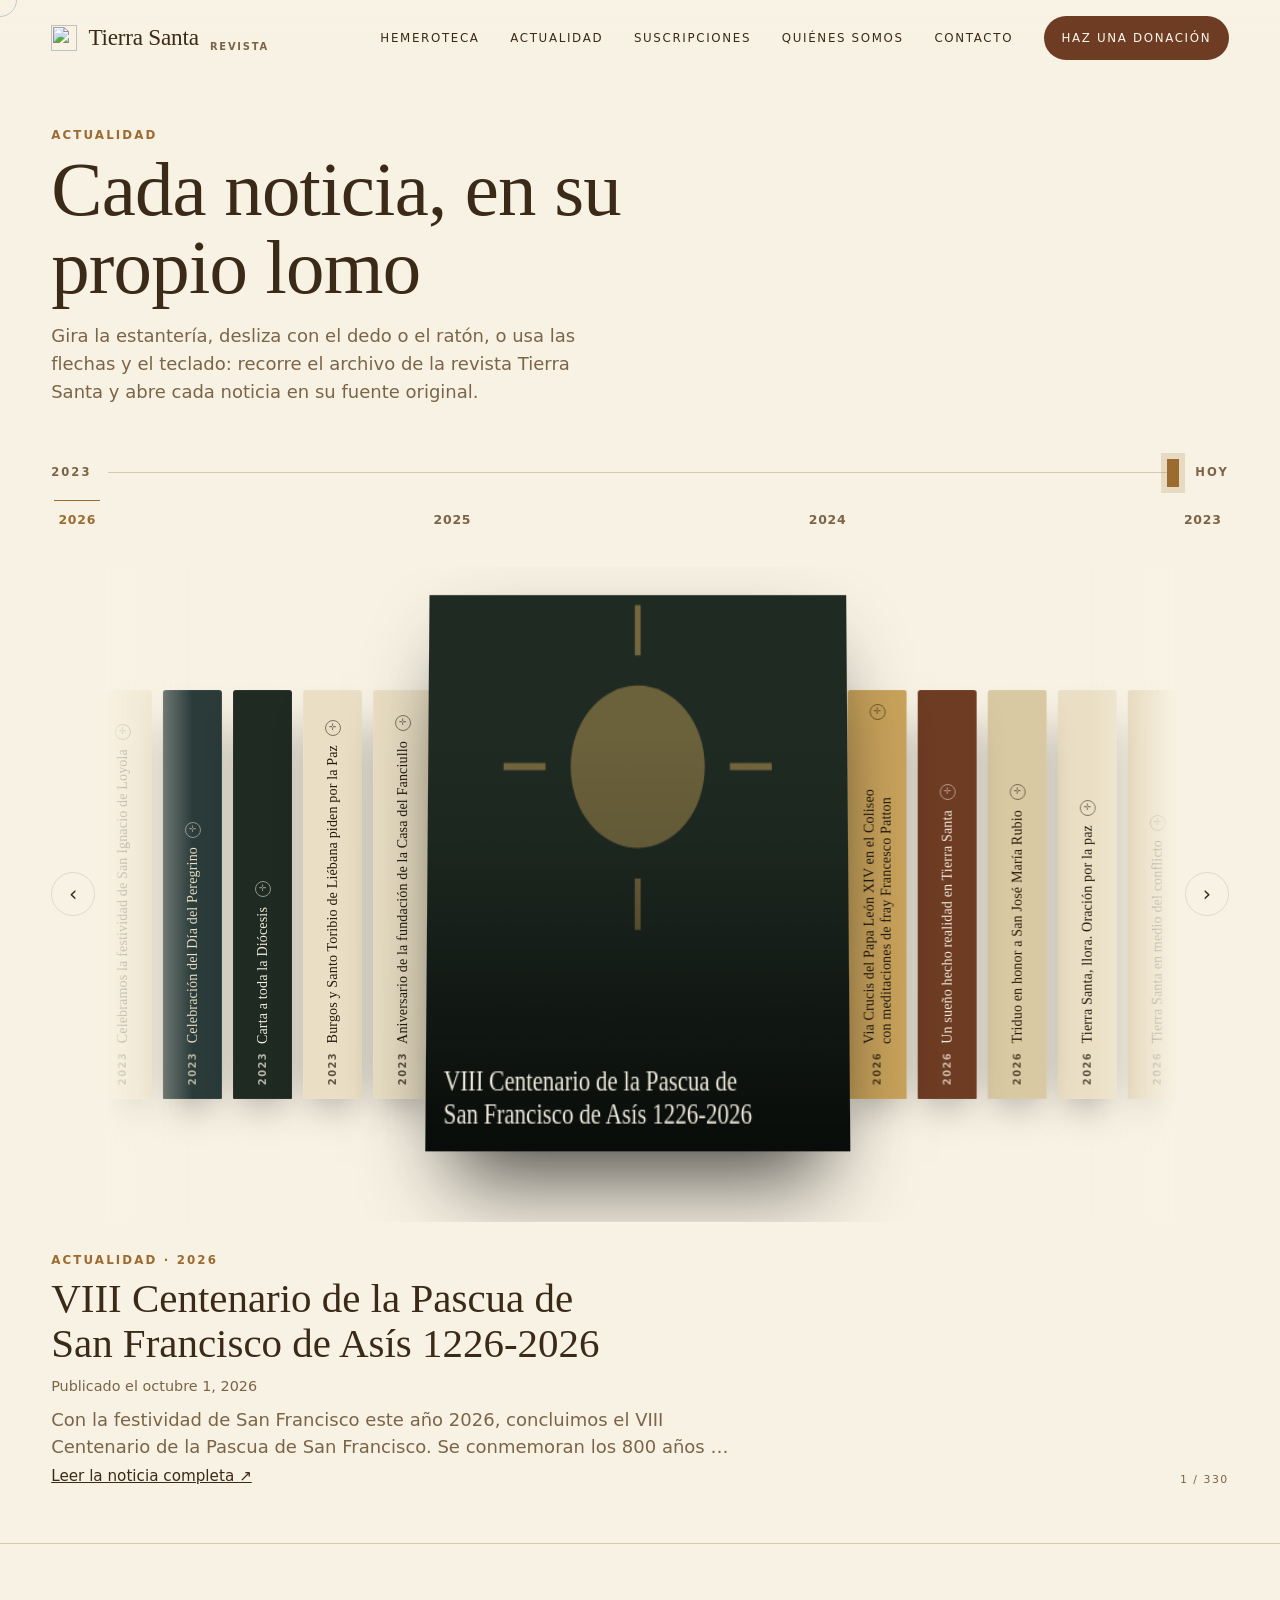
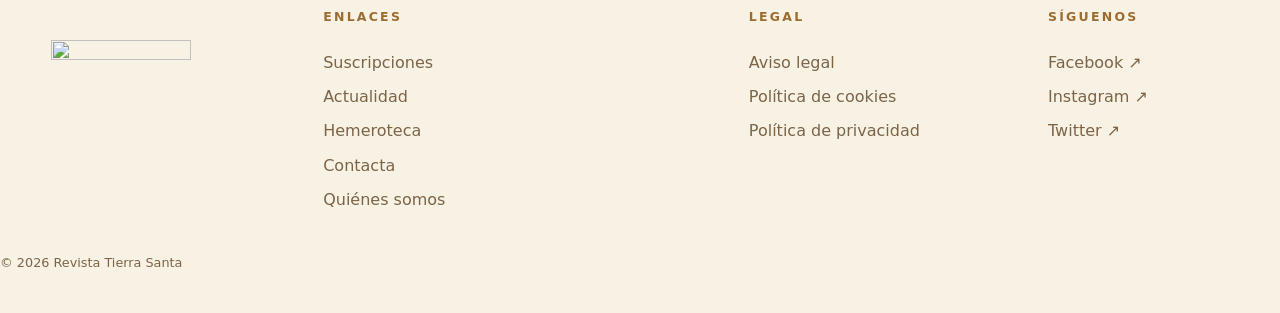
==== noticias.html @ 7a81d8d7 "Add files via upload" ====
<!doctype html>
<html lang="es" data-variant="pastoral">
<head>
<meta charset="utf-8">
<meta name="viewport" content="width=device-width,initial-scale=1">
<title>Actualidad · Revista Tierra Santa</title>
<meta name="description" content="Las noticias de la revista Tierra Santa, lomo a lomo: gira, desliza o teclea para recorrer el archivo y abrir cada noticia en su fuente.">
<link rel="icon" href="wp-content/uploads/2023/03/1200px-Croix_de_l_Ordre_du_Saint-Sepulcre.svg.png">
<style>
@font-face {font-family: 'Montserrat'; font-style: normal; font-weight: 400; unicode-range: U+0100-02BA, U+02BD-02C5, U+02C7-02CC, U+02CE-02D7, U+02DD-02FF, U+0304, U+0308, U+0329, U+1D00-1DBF, U+1E00-1E9F, U+1EF2-1EFF, U+2020, U+20A0-20AB, U+20AD-20C0, U+2113, U+2C60-2C7F, U+A720-A7FF;font-display:swap; src: url(wp-content/themes/yootheme/fonts/montserrat-dade07bd.woff2) format('woff2'); }
@font-face {font-family: 'Montserrat'; font-style: normal; font-weight: 400; unicode-range: U+0000-00FF, U+0131, U+0152-0153, U+02BB-02BC, U+02C6, U+02DA, U+02DC, U+0304, U+0308, U+0329, U+2000-206F, U+20AC, U+2122, U+2191, U+2193, U+2212, U+2215, U+FEFF, U+FFFD;font-display:swap; src: url(wp-content/themes/yootheme/fonts/montserrat-ab105b20.woff2) format('woff2'); }
@font-face {font-family: 'Montserrat'; font-style: normal; font-weight: 500; unicode-range: U+0000-00FF, U+0131, U+0152-0153, U+02BB-02BC, U+02C6, U+02DA, U+02DC, U+0304, U+0308, U+0329, U+2000-206F, U+20AC, U+2122, U+2191, U+2193, U+2212, U+2215, U+FEFF, U+FFFD;font-display:swap; src: url(wp-content/themes/yootheme/fonts/montserrat-552d3dce.woff2) format('woff2'); }
@font-face {font-family: 'Montserrat'; font-style: normal; font-weight: 600; unicode-range: U+0000-00FF, U+0131, U+0152-0153, U+02BB-02BC, U+02C6, U+02DA, U+02DC, U+0304, U+0308, U+0329, U+2000-206F, U+20AC, U+2122, U+2191, U+2193, U+2212, U+2215, U+FEFF, U+FFFD;font-display:swap; src: url(wp-content/themes/yootheme/fonts/montserrat-a77dae9d.woff2) format('woff2'); }
@font-face {font-family: 'Taviraj'; font-style: normal; font-weight: 200; unicode-range: U+0000-00FF, U+0131, U+0152-0153, U+02BB-02BC, U+02C6, U+02DA, U+02DC, U+0304, U+0308, U+0329, U+2000-206F, U+20AC, U+2122, U+2191, U+2193, U+2212, U+2215, U+FEFF, U+FFFD;font-display:swap; src: url(wp-content/themes/yootheme/fonts/taviraj-bd1da705.woff2) format('woff2'); }
@font-face {font-family: 'Taviraj'; font-style: normal; font-weight: 300; unicode-range: U+0000-00FF, U+0131, U+0152-0153, U+02BB-02BC, U+02C6, U+02DA, U+02DC, U+0304, U+0308, U+0329, U+2000-206F, U+20AC, U+2122, U+2191, U+2193, U+2212, U+2215, U+FEFF, U+FFFD;font-display:swap; src: url(wp-content/themes/yootheme/fonts/taviraj-24c3961e.woff2) format('woff2'); }
:root{
  --font-display:Taviraj,"Cormorant Garamond",Georgia,"Times New Roman",serif;
  --font-body:Montserrat,system-ui,-apple-system,"Segoe UI",sans-serif;
  --step-hero:clamp(2.6rem,6vw,5.2rem);
  --step-h2:clamp(1.6rem,3.2vw,2.6rem);
  --step-body:clamp(1rem,.3vw + .95rem,1.125rem);
  --step-small:.74rem;
  --bg:#F8F2E4; --bg-2:#EDE0C3; --fg:#3B2A18; --muted:#7C6447; --accent:#9C6B30; --accent-2:#6E3B23;
  --paper:#F7F2E6; --ink:#201A12; --ink-soft:#4b4030;
  --line:color-mix(in srgb,var(--accent) 30%,transparent);
  --line-soft:color-mix(in srgb,var(--fg) 12%,transparent);
  --space-1:.5rem;--space-2:1rem;--space-3:1.5rem;--space-4:2.5rem;--space-5:4rem;--space-6:6.5rem;
  --gutter:clamp(1.25rem,4vw,4rem); --maxw:1440px;
  --ease-out:cubic-bezier(.22,1,.36,1); --ease-sheet:cubic-bezier(.76,0,.18,1);
  --dur-micro:180ms; --dur-ui:380ms;
  --head-h:76px;
  --H:min(46vh,32vw);
}
*{box-sizing:border-box}
html{overflow-x:clip;background:var(--bg);color:var(--fg);font-family:var(--font-body);-webkit-font-smoothing:antialiased;scroll-behavior:smooth}
@media (prefers-reduced-motion:reduce){html{scroll-behavior:auto}}
body{margin:0;font-size:var(--step-body);line-height:1.55;min-height:100vh;overflow-x:hidden}
a{color:inherit;text-decoration:none}
button,input{font:inherit;color:inherit;background:none}
:focus-visible{outline:2px solid var(--accent);outline-offset:3px}
::selection{background:var(--accent);color:var(--bg)}
.wrap{max-width:var(--maxw);margin:0 auto;padding:0 var(--gutter)}
.caps{font-size:var(--step-small);font-weight:600;letter-spacing:.18em;text-transform:uppercase}
.skip{position:fixed;left:-999px;top:1rem;z-index:99;background:var(--fg);color:var(--bg);padding:.75rem 1rem}
.skip:focus{left:1rem}

/* ---------- Cabecera ---------- */
.top{position:fixed;inset:0 0 auto 0;z-index:60;height:var(--head-h);display:flex;align-items:center;
  background:linear-gradient(var(--bg),color-mix(in srgb,var(--bg) 0%,transparent))}
.top .wrap{width:100%;display:flex;align-items:center;justify-content:space-between;gap:var(--space-3)}
.brand{display:flex;align-items:center;gap:.7rem;min-height:44px;font-family:var(--font-display);font-weight:300;font-size:1.45rem;letter-spacing:-.01em;white-space:nowrap}
.brand img{width:26px;height:26px;display:block}
.brand small{font-family:var(--font-body);font-size:.62rem;font-weight:600;letter-spacing:.18em;text-transform:uppercase;color:var(--muted);align-self:flex-end;padding-bottom:.35rem}
.nav{display:flex;align-items:center;gap:clamp(1rem,2.4vw,2.5rem)}
.nav a{white-space:nowrap;font-size:var(--step-small);font-weight:500;letter-spacing:.14em;text-transform:uppercase;min-height:44px;display:inline-flex;align-items:center;color:var(--fg);
  background:linear-gradient(var(--accent),var(--accent)) 0 72%/0 1px no-repeat;transition:background-size var(--dur-ui) var(--ease-out),color var(--dur-micro) var(--ease-out)}
.nav a:hover{color:var(--accent);background-size:100% 1px}
.nav a.give{background:var(--accent-2);color:#FBF7EE;padding:0 1.1rem;min-height:44px;background-image:none;border-radius:999px}
.nav a.give:hover{background:var(--accent);color:var(--bg)}
.give .g-s{display:none}
@media (max-width:980px){.nav a:not(.give){display:none}}
@media (max-width:480px){
  .give .g-l{display:none}.give .g-s{display:inline}
  .nav a.give{padding:0 .8rem}
  .brand{font-size:1.1rem;gap:.5rem}
  .brand small{display:none}
  .top .wrap{gap:.6rem}
}

/* ---------- Encabezado de la sección ---------- */
main{padding-top:calc(var(--head-h) + clamp(1.5rem,4vh,3rem))}
.intro-h{padding:0 0 clamp(1rem,2.5vh,2rem)}
.intro-h h1{margin:.4rem 0 0;font-family:var(--font-display);font-weight:300;font-size:var(--step-hero);line-height:1.02;letter-spacing:-.01em;max-width:16ch}
.intro-h p{margin:.9rem 0 0;color:var(--muted);max-width:46ch}
.caps.eyebrow{color:var(--accent)}

/* ---------- Línea del tiempo ---------- */
.timeline{padding:clamp(1rem,2.5vh,1.6rem) 0 0;position:relative;z-index:5}
.time-row{display:flex;align-items:center;gap:1rem}
.time-end{color:var(--muted);white-space:nowrap;font-size:.72rem}
#yearRange{flex:1;min-width:0;height:44px;margin:0;background:transparent;-webkit-appearance:none;appearance:none;cursor:pointer}
#yearRange::-webkit-slider-runnable-track{height:1px;background:var(--line)}
#yearRange::-moz-range-track{height:1px;background:var(--line)}
#yearRange::-webkit-slider-thumb{-webkit-appearance:none;appearance:none;width:12px;height:28px;margin-top:-13.5px;border:0;border-radius:0;background:var(--accent);box-shadow:0 0 0 6px color-mix(in srgb,var(--accent) 18%,transparent)}
#yearRange::-moz-range-thumb{width:12px;height:28px;border:0;border-radius:0;background:var(--accent);box-shadow:0 0 0 6px color-mix(in srgb,var(--accent) 18%,transparent)}
#yearRange:focus-visible{outline:2px solid var(--accent);outline-offset:4px}
.yearticks{list-style:none;margin:.3rem 0 0;padding:0 .2rem;display:flex;justify-content:space-between}
.yearticks button{background:transparent;border:0;cursor:pointer;min-height:40px;min-width:40px;padding:0 .25rem;font-size:.78rem;font-weight:600;letter-spacing:.06em;color:var(--muted);font-variant-numeric:tabular-nums;
  transition:color .2s}
.yearticks button:hover,.yearticks button[aria-selected="true"]{color:var(--accent)}
.yearticks button[aria-selected="true"]{box-shadow:inset 0 1px 0 var(--accent)}
@media (max-width:480px){.time-end{font-size:.64rem}.yearticks button{font-size:.7rem;min-width:32px}}

/* ---------- Estantería ---------- */
.shelfwrap{position:relative;margin-top:clamp(1rem,3vh,2rem);display:flex;align-items:center;gap:.5rem}
.stage{position:relative;flex:1 1 auto;height:calc(var(--H) * 1.6);min-height:300px;overflow:hidden;perspective:2200px}
.stage::before,.stage::after{content:"";position:absolute;top:0;bottom:0;width:min(10vw,90px);z-index:8;pointer-events:none}
.stage::before{left:0;background:linear-gradient(90deg,var(--bg),transparent)}
.stage::after{right:0;background:linear-gradient(270deg,var(--bg),transparent)}
.rig{position:absolute;left:50%;top:50%;width:0;height:0;transform-style:preserve-3d}
.book{position:absolute;top:calc(var(--H) * -0.5);left:0;height:var(--H);transform-style:preserve-3d;transform-origin:0% 50%;cursor:pointer;
  touch-action:pan-y;-webkit-tap-highlight-color:transparent}
.book:focus-visible .spine{outline:2px solid var(--fg);outline-offset:2px}
.spine,.cover{position:absolute;left:0;top:0;height:100%;backface-visibility:hidden;-webkit-backface-visibility:hidden;border-radius:3px 3px 1px 1px;
  box-shadow:0 20px 40px -18px rgba(0,0,0,.7),inset 0 0 0 1px rgba(255,255,255,.05)}
.spine{width:var(--ws);display:flex;flex-direction:column;align-items:center;justify-content:flex-end;padding:.9rem 0;overflow:hidden}
.spine .mark{width:16px;height:16px;border-radius:50%;border:1px solid currentColor;opacity:.55;display:grid;place-items:center;font-size:9px;margin-bottom:.6rem;flex:none}
.spine .vt{writing-mode:vertical-rl;transform:rotate(180deg);font-family:var(--font-display);font-weight:300;font-size:clamp(.74rem,1.1vw,.95rem);line-height:1.2;
  max-height:100%;overflow:hidden;text-overflow:ellipsis;letter-spacing:.01em;text-wrap:balance}
.spine .yr{writing-mode:vertical-rl;transform:rotate(180deg);font-family:var(--font-body);font-size:.62rem;font-weight:600;letter-spacing:.14em;opacity:.7;margin-top:.5rem;flex:none}
.cover{width:var(--d);transform:rotateY(90deg);background-size:cover;background-position:center;display:flex;align-items:flex-end}
.cover .fallback{position:absolute;inset:0;display:flex;flex-direction:column;justify-content:flex-end;padding:.9rem 1rem;overflow:hidden}
.cover .fallback .motif{position:absolute;inset:0;opacity:.5}
.cover .cfx{position:relative;z-index:1;font-family:var(--font-display);font-weight:300;font-size:clamp(.95rem,1.6vw,1.3rem);line-height:1.15;text-wrap:balance}
.cover::after{content:"";position:absolute;inset:0;background:linear-gradient(0deg,rgba(0,0,0,.72) 0%,rgba(0,0,0,.08) 55%,transparent 75%);pointer-events:none}
.book.activo .spine,.book.activo .cover{box-shadow:0 34px 70px -24px rgba(0,0,0,.85),inset 0 0 0 1px rgba(255,255,255,.08)}

.arrow{flex:none;width:44px;height:44px;border-radius:50%;border:1px solid var(--line-soft);display:grid;place-items:center;font-size:1.3rem;color:var(--fg);transition:border-color .2s,background .2s,transform .2s}
.arrow:hover{border-color:var(--accent);background:color-mix(in srgb,var(--accent) 12%,transparent);transform:scale(1.06)}

/* ---------- Ficha activa debajo de la estantería ---------- */
.activeinfo{margin-top:clamp(1.4rem,3.2vh,2.2rem);display:grid;grid-template-columns:1fr auto;gap:1.2rem;align-items:end}
.ai-tag{margin:0 0 .4rem;color:var(--accent)}
.ai-titlemask{overflow:hidden;position:relative}
.ai-title{margin:0;font-family:var(--font-display);font-weight:300;font-size:var(--step-h2);line-height:1.1;max-width:34ch;text-wrap:balance;
  transition:transform .46s var(--ease-out);display:block}
.ai-meta{margin:.6rem 0 0;color:var(--muted);font-size:.9rem}
.ai-desc{margin:.5rem 0 0;color:var(--muted);max-width:60ch;display:-webkit-box;-webkit-line-clamp:2;-webkit-box-orient:vertical;overflow:hidden}
.ai-slide-up{animation:slideUp .46s var(--ease-out)}
.ai-slide-down{animation:slideDown .46s var(--ease-out)}
@keyframes slideUp{from{transform:translateY(100%)}to{transform:translateY(0)}}
@keyframes slideDown{from{transform:translateY(-100%)}to{transform:translateY(0)}}
@media (prefers-reduced-motion:reduce){.ai-slide-up,.ai-slide-down{animation:none}}
.ver{display:inline-flex;align-items:center;gap:.5rem;border:1px solid var(--accent);color:var(--accent);border-radius:999px;padding:.8rem 1.3rem;font-weight:600;font-size:.85rem;letter-spacing:.05em;white-space:nowrap;
  transition:background .2s,color .2s}
.ver:hover{background:var(--accent);color:var(--bg)}
.counter{font-family:var(--font-body);font-size:.68rem;letter-spacing:.14em;color:var(--muted);white-space:nowrap}

/* ---------- Pie ---------- */
.foot{display:block;padding:clamp(3rem,7vh,5rem) 0 2.5rem;border-top:1px solid var(--line);background:var(--bg);color:var(--fg);font-size:1rem;margin-top:clamp(2.5rem,6vh,4.5rem)}
.foot .wrap.foot-g{display:grid;grid-template-columns:minmax(9rem,13rem) 2fr 1.3fr 1fr;column-gap:var(--space-5);row-gap:var(--space-4);align-items:start}
.foot-x{display:block;align-self:center}
.foot-x img{width:100%;max-width:140px;height:auto;display:block;transition:transform 1s var(--ease-out)}
.foot-x:hover img{transform:rotate(90deg)}
.foot-c h2{margin:0 0 var(--space-3);color:var(--accent);font-family:var(--font-body);font-size:.78rem;font-weight:600;letter-spacing:.18em}
.foot-c ul{list-style:none;margin:0;padding:0;display:grid;gap:.6rem}
.foot-c a{color:var(--muted);transition:color .2s}
.foot-c a:hover{color:var(--fg)}
.foot-n{margin:var(--space-4) 0 0;color:var(--muted);font-size:.8rem}
@media (max-width:860px){.foot .wrap.foot-g{grid-template-columns:1fr 1fr}}

/* ---------- Ficha animada (detalle) ---------- */
.sheet{position:fixed;inset:0;z-index:90;background:var(--paper);color:var(--ink);clip-path:inset(50% 50% 50% 50% round 8px);
  transition:clip-path .9s var(--ease-sheet);overflow:hidden}
.sheet[data-open="true"]{clip-path:inset(0 0 0 0 round 0px)}
.sheet[hidden]{display:none}
@media (prefers-reduced-motion:reduce){.sheet{transition:none}}
.sheet-scroll{position:absolute;inset:0;overflow-y:auto;-webkit-overflow-scrolling:touch}
.sheet-in{max-width:1180px;margin:0 auto;padding:clamp(1.4rem,5vw,4rem) clamp(1.2rem,4vw,3rem) 4rem;display:grid;grid-template-columns:1.1fr 1fr;gap:clamp(1.5rem,4vw,4rem);align-items:start;min-height:100%}
@media (max-width:860px){.sheet-in{grid-template-columns:1fr;padding-top:5.5rem}}
.sheet-close{position:fixed;top:1.2rem;right:1.2rem;z-index:5;width:46px;height:46px;border-radius:50%;background:var(--ink);color:var(--paper);display:grid;place-items:center;font-size:1.1rem;
  box-shadow:0 10px 24px rgba(0,0,0,.25)}
.sheet-close:hover{background:var(--accent-2)}
.sheet-text{padding-top:clamp(3rem,8vh,5.5rem)}
.sheet-tag{margin:0;color:var(--accent-2);font-weight:700}
.sheet-text h2{font-family:var(--font-display);font-weight:300;font-size:clamp(1.8rem,4vw,3.4rem);line-height:1.08;margin:.6rem 0 0;text-wrap:balance}
.sheet-meta{margin:1rem 0 0;color:var(--ink-soft);font-size:.9rem;display:flex;gap:1rem;flex-wrap:wrap}
.sheet-desc{margin:1.4rem 0 0;font-size:1.08rem;line-height:1.65;max-width:52ch}
.sheet-note{margin:1rem 0 0;color:var(--ink-soft);font-style:italic}
.sheet-ver{margin-top:2rem;display:inline-flex;align-items:center;gap:.6rem;background:var(--ink);color:var(--paper);border-radius:999px;padding:1rem 1.6rem;font-weight:700;letter-spacing:.03em}
.sheet-ver:hover{background:var(--accent-2)}
.sheet-cover{position:relative;aspect-ratio:3/4;border-radius:10px;overflow:hidden;box-shadow:0 40px 80px -30px rgba(0,0,0,.4);margin-top:clamp(3rem,8vh,5.5rem)}
.sheet-cover img{width:100%;height:100%;object-fit:cover;display:block}
.sheet-cover .fb{width:100%;height:100%;display:flex;align-items:flex-end;padding:2rem;position:relative}
.sheet-cover .fb .cfx{position:relative;z-index:1;font-family:var(--font-display);font-weight:300;font-size:1.8rem;line-height:1.15}

/* ---------- Cursor ---------- */
.cursor{position:fixed;left:0;top:0;width:34px;height:34px;border:1.5px solid var(--fg);border-radius:50%;pointer-events:none;z-index:200;
  transform:translate(-50%,-50%);transition:width .2s,height .2s,background .2s,border-color .2s;mix-blend-mode:difference;display:none}
body.cursor-fino .cursor{display:block}
body.cursor-fino,body.cursor-fino .book,body.cursor-fino .arrow,body.cursor-fino .yearticks button{cursor:none}
.cursor.sobre-libro{width:20px;height:20px}
.cursor.sobre-activo{width:64px;height:64px;background:var(--accent);border-color:var(--accent);display:flex;align-items:center;justify-content:center;
  font-family:var(--font-body);font-size:.6rem;font-weight:700;letter-spacing:.1em;color:var(--bg);mix-blend-mode:normal}
.cursor.sobre-activo::after{content:"ABRIR"}

@media (max-width:767px){
  :root{--H:min(42vw,30svh)}
  .top{height:64px}
  .brand{font-size:1.2rem}
  .intro-h h1{font-size:clamp(2rem,8vw,2.8rem)}
  .activeinfo{grid-template-columns:1fr;gap:.8rem}
  .ver{justify-self:start}
  .ai-title{max-width:none;font-size:clamp(1.4rem,6vw,2rem)}
  .ai-desc{display:none}
  body.cursor-fino .cursor{display:none}
}
</style>
</head>
<body>
<a class="skip" href="#main">Saltar al contenido</a>

<header class="top">
  <div class="wrap">
    <a class="brand" href="portada-3d-ventana.html" aria-label="Tierra Santa · inicio">
      <img src="wp-content/uploads/2023/03/1200px-Croix_de_l_Ordre_du_Saint-Sepulcre.svg.png" alt="" width="26" height="26">
      Tierra Santa <small>Revista</small>
    </a>
    <nav class="nav" aria-label="Principal">
      <a class="opt" href="portada-3d-ventana.html#archivo">Hemeroteca</a>
      <a class="opt" href="noticias.html" aria-current="page">Actualidad</a>
      <a class="opt" href="portada-3d-ventana.html#suscripciones">Suscripciones</a>
      <a class="opt" href="portada-3d-ventana.html#quienes-somos">Quiénes somos</a>
      <a class="opt" href="portada-3d-ventana.html#contacto">Contacto</a>
      <a class="keep give" href="donaciones/index.html"><span class="g-l">Haz una donación</span><span class="g-s">Donar</span></a>
    </nav>
  </div>
</header>

<main id="main">
  <div class="wrap">
    <div class="intro-h">
      <p class="caps eyebrow">Actualidad</p>
      <h1>Cada noticia, en su propio lomo</h1>
      <p>Gira la estantería, desliza con el dedo o el ratón, o usa las flechas y el teclado: recorre el archivo de la revista Tierra Santa y abre cada noticia en su fuente original.</p>
    </div>

    <div class="timeline" id="timeline">
      <div class="time-row">
        <span class="caps time-end" id="timeOld"></span>
        <input type="range" id="yearRange" min="0" max="1" step="1" value="1" aria-label="Línea del tiempo: desliza para recorrer las noticias por fecha">
        <span class="caps time-end" id="timeNew">Hoy</span>
      </div>
      <ul class="yearticks" id="yearTicks" role="tablist" aria-label="Filtrar por año"></ul>
    </div>

    <div class="shelfwrap">
      <button type="button" class="arrow" id="prevBtn" aria-label="Noticia anterior">‹</button>
      <div class="stage" id="stage" aria-label="Estantería de noticias" aria-roledescription="carrusel 3D">
        <div class="rig" id="rig"></div>
      </div>
      <button type="button" class="arrow" id="nextBtn" aria-label="Noticia siguiente">›</button>
    </div>

    <div class="activeinfo">
      <div>
        <p class="caps ai-tag" id="aiTag"></p>
        <div class="ai-titlemask"><h2 class="ai-title" id="aiTitle"></h2></div>
        <p class="ai-meta" id="aiMeta"></p>
        <p class="ai-desc" id="aiDesc"></p>
        <a class="ai-ver" id="aiVer" href="#" target="_blank" rel="noopener noreferrer" style="display:inline-block;margin-top:.6rem;text-decoration:underline;font-family:var(--font-body);font-size:.95rem">Leer la noticia completa ↗</a>
      </div>
      <div style="display:flex;flex-direction:column;align-items:flex-end;gap:.6rem">
        <span class="counter" id="counter" aria-live="polite"></span>
      </div>
    </div>
  </div>
</main>

<footer class="foot" id="pie">
  <div class="wrap foot-g">
    <a class="foot-x" href="portada-3d-ventana.html#archivo" aria-label="Volver arriba, a las portadas"><img src="wp-content/uploads/2023/03/1200px-Croix_de_l_Ordre_du_Saint-Sepulcre.svg.png" alt="" width="140" height="140" loading="lazy"></a>
    <nav class="foot-c" aria-labelledby="ft-1">
      <h2 class="caps" id="ft-1">Enlaces</h2>
      <ul>
        <li><a href="portada-3d-ventana.html#suscripciones">Suscripciones</a></li>
        <li><a href="noticias.html">Actualidad</a></li>
        <li><a href="portada-3d-ventana.html#archivo">Hemeroteca</a></li>
        <li><a href="portada-3d-ventana.html#contacto">Contacta</a></li>
        <li><a href="portada-3d-ventana.html#quienes-somos">Quiénes somos</a></li>
      </ul>
    </nav>
    <nav class="foot-c" aria-labelledby="ft-2">
      <h2 class="caps" id="ft-2">Legal</h2>
      <ul>
        <li><a href="politica-de-privacidad/index.html">Aviso legal</a></li>
        <li><a href="politica-de-cookies/index.html">Política de cookies</a></li>
        <li><a href="politica-de-privacidad/index.html">Política de privacidad</a></li>
      </ul>
    </nav>
    <nav class="foot-c" aria-labelledby="ft-3">
      <h2 class="caps" id="ft-3">Síguenos</h2>
      <ul>
        <li><a href="https://www.facebook.com/groups/587737163281903" target="_blank" rel="noopener">Facebook ↗</a></li>
        <li><a href="https://www.instagram.com/r_tierrasanta/" target="_blank" rel="noopener">Instagram ↗</a></li>
        <li><a href="https://twitter.com/R_TierraSanta" target="_blank" rel="noopener">Twitter ↗</a></li>
      </ul>
    </nav>
  </div>
  <p class="foot-n">© 2026 Revista Tierra Santa</p>
</footer>

<div class="sheet" id="sheet" role="dialog" aria-modal="true" aria-labelledby="sheetTitle" hidden>
  <button type="button" class="sheet-close" id="sheetClose" aria-label="Cerrar la ficha">✕</button>
  <div class="sheet-scroll">
    <div class="sheet-in">
      <div class="sheet-text">
        <p class="caps sheet-tag" id="sheetTag"></p>
        <h2 id="sheetTitle"></h2>
        <p class="sheet-meta"><span id="sheetAuthor"></span><span id="sheetDate"></span></p>
        <p class="sheet-desc" id="sheetDesc"></p>
        <p class="sheet-note" id="sheetNote"></p>
        <a class="sheet-ver" id="sheetVer" target="_blank" rel="noopener noreferrer">Ver la noticia completa ↗</a>
      </div>
      <div class="sheet-cover" id="sheetCover"></div>
    </div>
  </div>
</div>

<div class="cursor" id="cursor" aria-hidden="true"></div>

<script src="noticias-cache.js"></script>
<script>
(async function(){
'use strict';

var PALETAS=[["#14120E","#C9A35B","#B5322B","sun"],["#EADFC4","#241B10","#9C6B30","orbit"],["#B5322B","#F6E9C7","#241B10","wave"],["#2A3B3A","#E8DFC4","#C9A35B","steps"],["#6E3B23","#F2EBDD","#D9BF8C","split"],["#D9C9A3","#2A1D0E","#6E3B23","grid"],["#C9A35B","#241B10","#1E2A22","orbit"],["#1E2A22","#F2EBDD","#C9A35B","sun"]];
var MESN=['enero','febrero','marzo','abril','mayo','junio','julio','agosto','septiembre','octubre','noviembre','diciembre'];
function hashSlug(s){var h=5381;for(var i=0;i<s.length;i++)h=((h*33)^s.charCodeAt(i))>>>0;return h}
function decodeHtml(h){var t=document.createElement('textarea');t.innerHTML=h;return t.value}
function textoPlano(html){var d=decodeHtml(String(html||'').replace(/<[^>]+>/g,' '));return d.replace(/\s+/g,' ').trim()}
async function cargarNoticias(){
  var base='https://www.revistatierrasanta.com/wp-json/wp/v2/posts';
  var qs='?per_page=100&orderby=date&order=desc&_embed=1';
  var primera=await fetch(base+qs+'&page=1',{mode:'cors'});
  var total=+primera.headers.get('X-WP-TotalPages')||1;
  var paginas=[primera.json()];
  for(var p=2;p<=total;p++)paginas.push(fetch(base+qs+'&page='+p,{mode:'cors'}).then(function(r){return r.json()}));
  var listas=await Promise.all(paginas);
  var posts=[].concat.apply([],listas);
  var items=posts.map(function(post){
    var fecha=new Date(post.date);
    var anio=fecha.getFullYear();
    var media=post._embedded&&post._embedded['wp:featuredmedia']&&post._embedded['wp:featuredmedia'][0];
    var autor=post._embedded&&post._embedded.author&&post._embedded.author[0]&&post._embedded.author[0].name;
    var portada=media&&media.media_details&&media.media_details.sizes&&
      (media.media_details.sizes.large||media.media_details.sizes.medium_large||media.media_details.sizes.full);
    var pal=PALETAS[hashSlug(post.slug)%PALETAS.length];
    return{
      id:post.slug,
      title:decodeHtml(post.title.rendered),
      author:autor||'Revista Tierra Santa',
      year:anio,
      category:String(anio),
      summary:textoPlano(post.excerpt.rendered).replace(/\[?…?\]?$/,'').trim(),
      note:'Publicado el '+MESN[fecha.getMonth()]+' '+fecha.getDate()+', '+anio,
      url:post.link,
      cover:(portada&&portada.source_url)||(media&&media.source_url)||'',
      color:pal[0],type:pal[1],art:pal[2],motif:pal[3]
    };
  });
  items.sort(function(a,b){return b.year-a.year||(b.id<a.id?-1:1)});
  return items;
}
var CACHE_KEY_NOT='rts_noticias_v1';
function leerCacheNoticias(){
  try{
    var raw=localStorage.getItem(CACHE_KEY_NOT);
    if(!raw)return null;
    var o=JSON.parse(raw);
    return (o&&Array.isArray(o.data)&&o.data.length)?o.data:null;
  }catch(e){return null}
}
function guardarCacheNoticias(data){
  try{localStorage.setItem(CACHE_KEY_NOT,JSON.stringify({ts:Date.now(),data:data}))}catch(e){}
}
var stageEl0=document.getElementById('stage');
/* en pruebas: siempre se mira primero la caché cargada por <script src="noticias-cache.js"> (instantánea, sin red, funciona también abriendo el archivo con doble clic) */
var ITEMS=[];
try{
  var jCacheN=window.__RTS_NOTICIAS_CACHE;
  if(jCacheN&&Array.isArray(jCacheN.data)&&jCacheN.data.length)ITEMS=jCacheN.data;
}catch(e){}
if(!ITEMS.length)ITEMS=leerCacheNoticias()||[];
if(!ITEMS.length&&stageEl0)stageEl0.insertAdjacentHTML('afterbegin','<p class="wrap" id="cargandoNoticias" style="padding:3rem 1rem;text-align:center;opacity:.75">Cargando la actualidad en vivo desde revistatierrasanta.com…</p>');
if(!ITEMS.length){
  try{
    ITEMS=await cargarNoticias();
    if(ITEMS.length)guardarCacheNoticias(ITEMS);
  }catch(e){console.warn('No se pudieron cargar las noticias en vivo',e)}
}
var cargando=document.getElementById('cargandoNoticias');
if(cargando)cargando.remove();
if(!ITEMS.length){
  var st=document.getElementById('stage');
  if(st)st.insertAdjacentHTML('afterbegin','<p class="wrap" style="padding:3rem 1rem;text-align:center"><a href="https://revistatierrasanta.com/actualidad/" target="_blank" rel="noopener" style="text-decoration:underline">No se pudo cargar la actualidad en vivo — ábrela directamente en revistatierrasanta.com</a></p>');
  return;
}
var YEARS=[];ITEMS.forEach(function(it){if(YEARS.indexOf(it.year)<0)YEARS.push(it.year)});
var CAT_FIRST={};YEARS.forEach(function(y){CAT_FIRST[String(y)]=ITEMS.findIndex(function(it){return it.year===y})});
var N = ITEMS.length;
var reduced = matchMedia('(prefers-reduced-motion: reduce)').matches;
var fino = matchMedia('(pointer: fine)').matches && !('ontouchstart' in window);

function $(id){return document.getElementById(id)}
function esc(t){return String(t==null?'':t).replace(/[&<>"]/g,function(c){return {'&':'&amp;','<':'&lt;','>':'&gt;','"':'&quot;'}[c]})}

/* ---------- geometría ---------- */
var H=0, ws=0, d=0, gap=0, RANGE=9;
function medir(){
  var vw=innerWidth, vh=innerHeight;
  H = Math.min(vh*.46, vw*.32);
  if(vw<=767) H = Math.min(vw*.42, vh*.3);
  H = Math.max(140, H);
  ws = 0.145*H; d = 0.92*H; gap = 0.026*H;
  document.documentElement.style.setProperty('--H', H+'px');
  document.documentElement.style.setProperty('--ws', ws+'px');
  document.documentElement.style.setProperty('--d', d+'px');
  var stageW = stage.clientWidth || vw;
  RANGE = Math.max(6, Math.ceil(stageW/( (ws+gap)*2 )) + 4);
}

/* ---------- estado ---------- */
var stage=$('stage'), rig=$('rig');
var s=0, T=0;           /* posición continua y objetivo */
var dragging=false, dragStartX=0, dragStartS=0, dragMoved=false;
var lastTime=null;
var nodes=new Map();     /* índice virtual v -> {el, spineEl, coverEl} */
var activeNearest=-1;
var lastFocusBeforeSheet=null;

function wrap(v){ return ((v % N) + N) % N }

function smoothstep(x){ x = Math.max(0, Math.min(1, x)); return x*x*(3-2*x) }
function B(r){
  if(Math.abs(r) < 1) return (r + Math.sin(Math.PI*r)/Math.PI) / 2;
  return (r > 0 ? 1 : -1) * 0.5;
}

var MOTIFS = {
  orbit: '<svg viewBox="0 0 100 100" preserveAspectRatio="none"><circle cx="50" cy="38" r="26" fill="none" stroke="currentColor" stroke-width="1.4"/><circle cx="76" cy="38" r="3" fill="currentColor"/></svg>',
  sun: '<svg viewBox="0 0 100 100" preserveAspectRatio="none"><circle cx="50" cy="34" r="16" fill="currentColor" opacity=".9"/><g stroke="currentColor" stroke-width="1.4"><line x1="50" y1="2" x2="50" y2="12"/><line x1="50" y1="56" x2="50" y2="66"/><line x1="18" y1="34" x2="28" y2="34"/><line x1="72" y1="34" x2="82" y2="34"/></g></svg>',
  wave: '<svg viewBox="0 0 100 100" preserveAspectRatio="none"><path d="M0 40 Q 25 20 50 40 T 100 40" fill="none" stroke="currentColor" stroke-width="2"/><path d="M0 56 Q 25 36 50 56 T 100 56" fill="none" stroke="currentColor" stroke-width="1.2" opacity=".6"/></svg>',
  grid: '<svg viewBox="0 0 100 100" preserveAspectRatio="none"><g stroke="currentColor" stroke-width="1"><line x1="0" y1="25" x2="100" y2="25"/><line x1="0" y1="50" x2="100" y2="50"/><line x1="33" y1="0" x2="33" y2="75"/><line x1="66" y1="0" x2="66" y2="75"/></g></svg>',
  steps: '<svg viewBox="0 0 100 100" preserveAspectRatio="none"><path d="M10 70 h20 v-15 h20 v-15 h20 v-15 h20" fill="none" stroke="currentColor" stroke-width="2"/></svg>',
  split: '<svg viewBox="0 0 100 100" preserveAspectRatio="none"><line x1="50" y1="0" x2="50" y2="75" stroke="currentColor" stroke-width="1.5"/><circle cx="50" cy="38" r="4" fill="currentColor"/></svg>'
};

function abrirNoticia(url){
  if(!url)return;
  /* un <a> real en vez de window.open(): Chrome puede bloquear window.open() como pop-up sin avisar, mientras que el clic de un enlace nunca se bloquea */
  var a=document.createElement('a');
  a.href=url; a.target='_blank'; a.rel='noopener noreferrer';
  document.body.appendChild(a);
  a.click();
  a.remove();
}
function buildBook(v){
  var it = ITEMS[wrap(v)];
  var book=document.createElement('div'); book.className='book'; book.tabIndex=-1;
  book.setAttribute('role','button');
  book.setAttribute('aria-label', it.title + (it.year? (', '+it.year) : ''));

  var spine=document.createElement('div'); spine.className='spine';
  spine.style.background=it.color; spine.style.color=it.type;
  spine.innerHTML='<span class="mark">✛</span><span class="vt"></span><span class="yr"></span>';
  spine.querySelector('.vt').textContent=it.title;
  spine.querySelector('.yr').textContent=it.year||'';

  var cover=document.createElement('div'); cover.className='cover';
  if(it.cover){
    cover.style.backgroundImage='url("'+it.cover.replace(/"/g,'')+'")';
    cover.addEventListener('error', function(){}, true);
    var img=new Image();
    img.onerror=function(){ cover.style.backgroundImage=''; cover.appendChild(fallbackEl(it)) };
    img.src=it.cover;
  } else {
    cover.appendChild(fallbackEl(it));
  }
  var cfx=document.createElement('div'); cfx.className='cfx'; cfx.style.position='relative'; cfx.style.zIndex='1';
  cfx.style.padding='0 1rem .9rem'; cfx.style.color='#F2EBDD'; cfx.textContent=it.title;
  cover.appendChild(cfx);

  book.appendChild(spine); book.appendChild(cover);
  rig.appendChild(book);

  book.addEventListener('click', function(ev){
    if(dragMoved){ dragMoved=false; return }
    var nearest = wrap(Math.round(s));
    if(wrap(v)===nearest){ abrirNoticia(it.url) } else { irA(v) }
  });
  book.addEventListener('keydown', function(ev){
    if(ev.key==='Enter' || ev.key===' '){ ev.preventDefault();
      var nearest = wrap(Math.round(s));
      if(wrap(v)===nearest){ abrirNoticia(it.url) } else { irA(v) }
    }
  });
  book.addEventListener('mouseenter', function(){ book.classList.add('hover') });
  book.addEventListener('mouseleave', function(){ book.classList.remove('hover') });

  return {el:book, spine:spine, cover:cover, it:it};
}
function fallbackEl(it){
  var w=document.createElement('div'); w.className='fallback';
  w.style.color=it.type;
  var m=document.createElement('div'); m.className='motif'; m.style.color=it.art; m.innerHTML=MOTIFS[it.motif]||MOTIFS.orbit;
  w.appendChild(m);
  w.style.background=it.color;
  return w;
}

function sync(){
  var center=Math.round(s);
  var want=new Set();
  for(var o=-RANGE;o<=RANGE;o++) want.add(center+o);
  /* quitar los que sobran */
  nodes.forEach(function(node,v){ if(!want.has(v)){ node.el.remove(); nodes.delete(v) } });
  /* añadir los que faltan */
  want.forEach(function(v){ if(!nodes.has(v)) nodes.set(v, buildBook(v)) });
}

function render(){
  nodes.forEach(function(node,v){
    var r = v - s;
    var o = reduced ? (Math.round(r)===0?1:0) : smoothstep(Math.max(0, 1-Math.abs(r)));
    var x = r*(ws+gap) + (d-ws+1.6*gap)*B(r) + 0.5*(d-ws)*o;
    var rz = -4.5*o, ty = -0.01*H*o, tz=0.32*H*o;
    var scl = 1 + 0.22*o;
    var hoverLift = node.el.classList.contains('hover') && Math.abs(r)>0.02 ? -6 : 0;
    node.el.style.transform = 'translateX('+(x-ws/2)+'px) translateY('+(ty+hoverLift)+'px) rotateY('+(-90*o)+'deg) rotateZ('+rz+'deg) translateZ('+tz+'px) scale('+scl+')';
    node.el.style.zIndex = String(2000-Math.round(Math.abs(r)*10));
    node.el.classList.toggle('activo', Math.abs(r)<0.02);
    /* qué cara se ve (lomo o portada) se decide aquí explícitamente, en vez de confiar solo en backface-visibility: con dos planos en 3D anidado (rig + book) puede quedar ambiguo cerca de los 90°, y eso es lo que hacía que a veces se viera la portada en vez del lomo */
    var mostrarPortada = o > 0.5;
    if(node._mostrarPortada !== mostrarPortada){
      node._mostrarPortada = mostrarPortada;
      node.cover.style.visibility = mostrarPortada ? 'visible' : 'hidden';
      node.spine.style.visibility = mostrarPortada ? 'hidden' : 'visible';
    }
  });
  var nearest = wrap(Math.round(s));
  if(nearest!==activeNearest){ activeNearest=nearest; actualizarInfo(ITEMS[nearest], s - Math.round(s)) }
}

function loop(ts){
  if(lastTime==null) lastTime=ts;
  var dt=Math.min(.05,(ts-lastTime)/1000); lastTime=ts;
  if(!dragging){
    if(reduced){ s=T } else { var k = 5.2; s += (T-s)*(1-Math.exp(-k*dt)) }
  }
  sync(); render();
  requestAnimationFrame(loop);
}

/* ---------- navegación ---------- */
function irA(vIndex){ T = vIndex }
function siguiente(){ T = Math.round(T)+1 }
function anterior(){ T = Math.round(T)-1 }
function irAIndiceBase(base){
  var cands=[base-N, base, base+N], best=cands[0], bd=Infinity;
  cands.forEach(function(c){ var dd=Math.abs(c-s); if(dd<bd){bd=dd; best=c} });
  T = best;
}

var prevDir=0;
function actualizarInfo(it, frac){
  var dir = frac<0 ? 1 : (frac>0 ? -1 : prevDir);
  $('aiTag').textContent = it.year ? ('Actualidad · '+it.year) : 'Actualidad';
  var titleEl=$('aiTitle');
  titleEl.textContent = it.title;
  if(!reduced){
    titleEl.classList.remove('ai-slide-up','ai-slide-down');
    void titleEl.offsetWidth;
    titleEl.classList.add(dir>=0 ? 'ai-slide-up' : 'ai-slide-down');
  }
  $('aiMeta').textContent = it.note || '';
  $('aiDesc').textContent = it.summary || '';
  var verEl=$('aiVer');
  if(verEl){ if(it.url){ verEl.href=it.url; verEl.style.display='' } else { verEl.style.display='none' } }
  $('counter').textContent = (wrap(Math.round(s))+1) + ' / ' + N;
  prevDir=dir;
  syncTimeline(it.year, wrap(Math.round(s)));
}

/* ---------- línea del tiempo ---------- */
var yearRangeEl=$('yearRange'), yearTicksEl=$('yearTicks');
var tickButtons=[];
var draggingRange=false;
function buildTimeline(){
  yearRangeEl.min=0; yearRangeEl.max=N-1; yearRangeEl.value=N-1;
  $('timeOld').textContent = YEARS[YEARS.length-1];
  var h='';
  YEARS.forEach(function(y){ h+='<li><button type="button" role="tab" aria-selected="false" data-cat="'+y+'">'+y+'</button></li>' });
  yearTicksEl.innerHTML=h;
  tickButtons=[].slice.call(yearTicksEl.querySelectorAll('button'));
  tickButtons.forEach(function(b){
    b.addEventListener('click', function(){ irAIndiceBase(CAT_FIRST[b.dataset.cat]) });
  });
  yearRangeEl.addEventListener('input', function(){
    draggingRange=true;
    var idx = (N-1) - (+yearRangeEl.value);
    var cands=[idx-N, idx, idx+N], best=cands[0], bd=Infinity;
    cands.forEach(function(c){ var dd=Math.abs(c-s); if(dd<bd){bd=dd; best=c} });
    T = best;
  });
  yearRangeEl.addEventListener('change', function(){ draggingRange=false });
}
function syncTimeline(year, idx){
  tickButtons.forEach(function(b){ b.setAttribute('aria-selected', (+b.dataset.cat===year) ? 'true':'false') });
  if(!draggingRange){ yearRangeEl.value = (N-1) - idx }
}

/* ---------- interacción: flechas, teclado, rueda, arrastre ---------- */
$('prevBtn').addEventListener('click', anterior);
$('nextBtn').addEventListener('click', siguiente);

document.addEventListener('keydown', function(e){
  if(sheetOpen) return;
  var tag=(e.target&&e.target.tagName)||'';
  if(tag==='INPUT'||tag==='TEXTAREA') return;
  if(e.key==='ArrowRight'){ siguiente(); e.preventDefault() }
  else if(e.key==='ArrowLeft'){ anterior(); e.preventDefault() }
});

var wheelTimer=null;
stage.addEventListener('wheel', function(e){
  e.preventDefault();
  var delta = Math.abs(e.deltaX)>Math.abs(e.deltaY) ? e.deltaX : e.deltaY;
  s += delta/(ws+gap)*0.6; T=s;
  clearTimeout(wheelTimer);
  wheelTimer=setTimeout(function(){ T=Math.round(s) }, 110);
}, {passive:false});

stage.addEventListener('pointerdown', function(e){
  dragging=true; dragMoved=false; dragStartX=e.clientX; dragStartS=s;
  stage.setPointerCapture && stage.setPointerCapture(e.pointerId);
});
stage.addEventListener('pointermove', function(e){
  if(!dragging) return;
  var dx=e.clientX-dragStartX;
  if(!dragMoved){
    /* el temblor normal de un clic con ratón no debe mover nada: solo a partir de aquí se considera un arrastre real */
    if(Math.abs(dx)<=8) return;
    dragMoved=true;
  }
  s = dragStartS - dx/(ws+gap);
  T = s;
});
function endDrag(){ if(!dragging) return; dragging=false; T=Math.round(s) }
stage.addEventListener('pointerup', endDrag);
stage.addEventListener('pointercancel', endDrag);
stage.addEventListener('pointerleave', function(){ if(dragging) endDrag() });

/* ---------- ficha animada ---------- */
var sheet=$('sheet'), sheetOpen=false;
function abrirFicha(it, originEl){
  lastFocusBeforeSheet = document.activeElement;
  $('sheetTag').textContent = it.year ? ('Actualidad · '+it.year) : 'Actualidad';
  $('sheetTitle').textContent = it.title;
  $('sheetAuthor').textContent = it.author || '';
  $('sheetDate').textContent = it.note || '';
  $('sheetDesc').textContent = it.summary || 'Sin resumen disponible: abre la noticia completa para leerla.';
  $('sheetNote').textContent = '';
  $('sheetVer').href = it.url;
  var coverWrap=$('sheetCover'); coverWrap.innerHTML='';
  if(it.cover){ var img=document.createElement('img'); img.src=it.cover; img.alt=''; img.loading='lazy';
    img.onerror=function(){ coverWrap.innerHTML=''; coverWrap.appendChild(fallbackBig(it)) };
    coverWrap.appendChild(img);
  } else { coverWrap.appendChild(fallbackBig(it)) }

  sheet.hidden=false;
  var rect = originEl ? originEl.getBoundingClientRect() : {top:innerHeight/2-40,left:innerWidth/2-60,right:innerWidth/2+60,bottom:innerHeight/2+40};
  var top=Math.max(0,rect.top), left=Math.max(0,rect.left);
  var right=Math.max(0,innerWidth-rect.right), bottom=Math.max(0,innerHeight-rect.bottom);
  sheet.style.clipPath = reduced ? 'inset(0 0 0 0 round 0px)' : ('inset('+top+'px '+right+'px '+bottom+'px '+left+'px round 10px)');
  sheet.removeAttribute('data-open');
  requestAnimationFrame(function(){
    requestAnimationFrame(function(){
      sheet.setAttribute('data-open','true');
      sheet.style.clipPath='';
    });
  });
  sheetOpen=true;
  $('sheetClose').focus();
  document.body.style.overflow='hidden';
}
function fallbackBig(it){
  var w=document.createElement('div'); w.className='fb'; w.style.color=it.type; w.style.background=it.color;
  var m=document.createElement('div'); m.style.position='absolute'; m.style.inset='0'; m.style.opacity='.5'; m.style.color=it.art; m.innerHTML=MOTIFS[it.motif]||MOTIFS.orbit;
  w.appendChild(m);
  var cfx=document.createElement('div'); cfx.className='cfx'; cfx.textContent=it.title;
  w.appendChild(cfx);
  return w;
}
function cerrarFicha(){
  if(!sheetOpen) return;
  sheet.removeAttribute('data-open');
  sheetOpen=false;
  document.body.style.overflow='';
  setTimeout(function(){ sheet.hidden=true }, reduced?0:950);
  if(lastFocusBeforeSheet && lastFocusBeforeSheet.focus) lastFocusBeforeSheet.focus();
}
$('sheetClose').addEventListener('click', cerrarFicha);
document.addEventListener('keydown', function(e){
  if(!sheetOpen) return;
  if(e.key==='Escape'){ cerrarFicha() }
  else if(e.key==='Tab'){
    var f=sheet.querySelectorAll('button,a[href]');
    if(!f.length) return;
    var first=f[0], last=f[f.length-1];
    if(e.shiftKey && document.activeElement===first){ last.focus(); e.preventDefault() }
    else if(!e.shiftKey && document.activeElement===last){ first.focus(); e.preventDefault() }
  }
});

/* ---------- cursor personalizado ---------- */
if(fino){
  document.body.classList.add('cursor-fino');
  var cur=$('cursor');
  document.addEventListener('mousemove', function(e){
    cur.style.left=e.clientX+'px'; cur.style.top=e.clientY+'px';
    var t=e.target;
    var sobreLibro = t.closest && t.closest('.book');
    var activo = sobreLibro && sobreLibro.classList.contains('activo');
    cur.classList.toggle('sobre-libro', !!sobreLibro && !activo);
    cur.classList.toggle('sobre-activo', !!activo);
  });
}

/* ---------- arranque ---------- */
buildTimeline();
medir();
window.addEventListener('resize', medir);
sync(); render();
requestAnimationFrame(loop);

/* el logotipo y el menú vuelven a la portada desde la que se llegó */
(function(){var h='';try{h=localStorage.getItem('rts3dp')||''}catch(_){}
  if(!/^portada-[\w-]+\.html$/.test(h)||h==='portada-3d-ventana.html')return;
  [].forEach.call(document.querySelectorAll('a[href^="portada-3d-ventana.html"]'),function(a){a.setAttribute('href',a.getAttribute('href').replace('portada-3d-ventana.html',h))});})();
})();
</script>
</body>
</html>
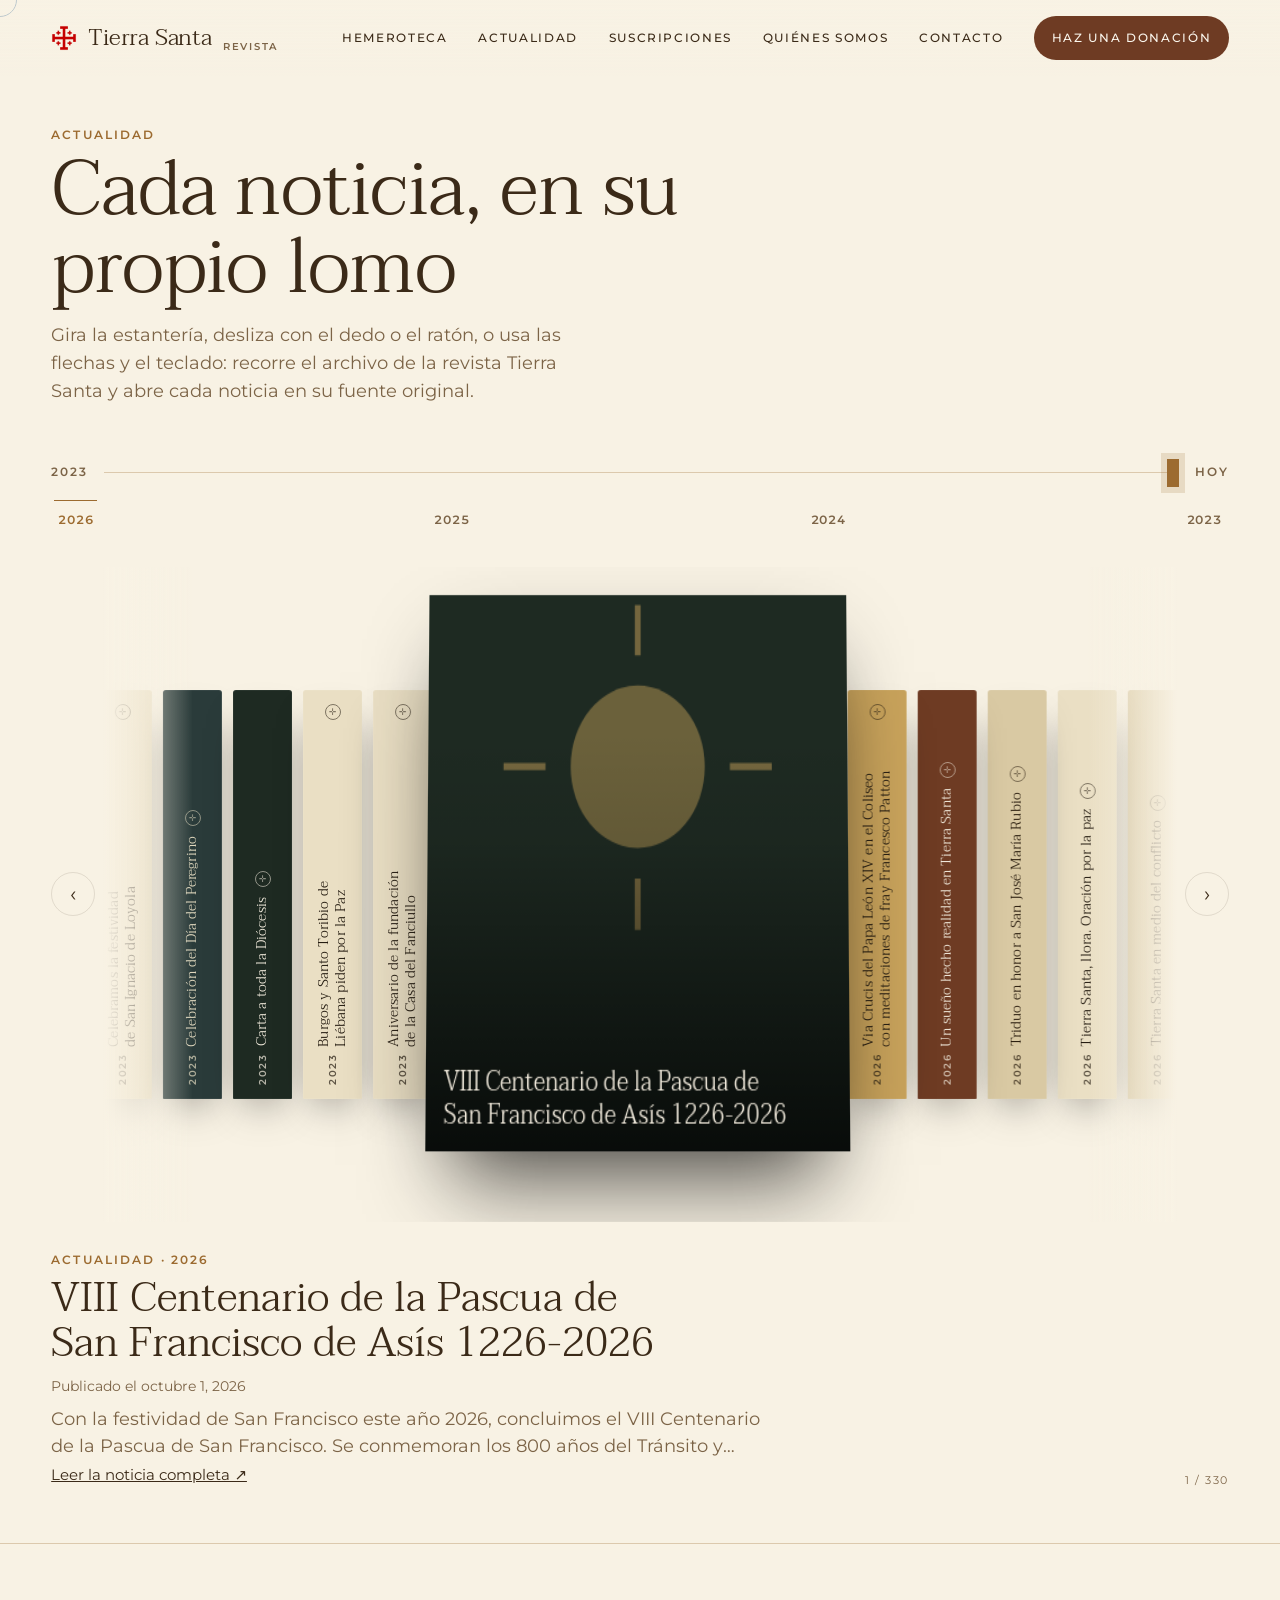
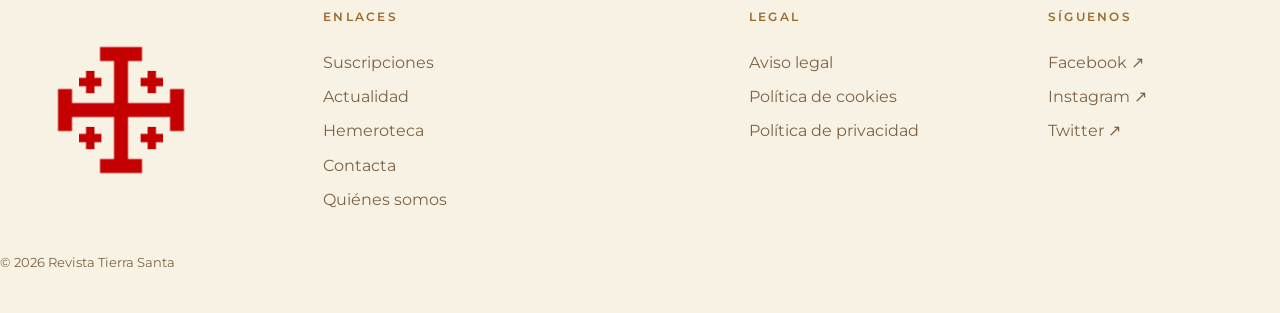
==== commit 960696fd: "Add files via upload" ====
--- a/noticias.html
+++ b/noticias.html
@@ -58,7 +58,14 @@
 .nav a.give{background:var(--accent-2);color:#FBF7EE;padding:0 1.1rem;min-height:44px;background-image:none;border-radius:999px}
 .nav a.give:hover{background:var(--accent);color:var(--bg)}
 .give .g-s{display:none}
-@media (max-width:980px){.nav a:not(.give){display:none}}
+.menu-btn{display:none;background:none;border:0;cursor:pointer;font-size:1.3rem;line-height:1;color:var(--fg);min-height:44px;min-width:44px;align-items:center;justify-content:center}
+.nav-mobile{position:fixed;left:0;right:0;top:var(--head-h);z-index:19;background:var(--bg);border-bottom:1px solid var(--line);
+  display:flex;flex-direction:column;padding:0 var(--gutter)}
+.nav-mobile[hidden]{display:none}
+.nav-mobile a{padding:1rem 0;border-top:1px solid var(--line);font-size:1.05rem;letter-spacing:.04em;color:var(--fg)}
+.nav-mobile a:first-child{border-top:0}
+.nav-mobile a:hover,.nav-mobile a:focus-visible{color:var(--accent)}
+@media (max-width:980px){.nav a:not(.give){display:none}.menu-btn{display:inline-flex}}
 @media (max-width:480px){
   .give .g-l{display:none}.give .g-s{display:inline}
   .nav a.give{padding:0 .8rem}
@@ -214,8 +221,29 @@
       <a class="opt" href="portada-3d-ventana.html#contacto">Contacto</a>
       <a class="keep give" href="donaciones/index.html"><span class="g-l">Haz una donación</span><span class="g-s">Donar</span></a>
     </nav>
+    <button type="button" class="menu-btn" id="menuBtn" aria-expanded="false" aria-controls="navMobile" aria-label="Abrir menú">☰</button>
   </div>
+  <nav class="nav-mobile" id="navMobile" aria-label="Secciones" hidden>
+    <a class="opt" href="portada-3d-ventana.html#archivo">Hemeroteca</a>
+    <a class="opt" href="noticias.html" aria-current="page">Actualidad</a>
+    <a class="opt" href="portada-3d-ventana.html#suscripciones">Suscripciones</a>
+    <a class="opt" href="portada-3d-ventana.html#quienes-somos">Quiénes somos</a>
+    <a class="opt" href="portada-3d-ventana.html#contacto">Contacto</a>
+  </nav>
 </header>
+<script>
+(function(){
+  var btn=document.getElementById('menuBtn'),panel=document.getElementById('navMobile');
+  if(!btn||!panel)return;
+  function cerrar(){panel.hidden=true;btn.setAttribute('aria-expanded','false');btn.textContent='☰'}
+  function abrir(){panel.hidden=false;btn.setAttribute('aria-expanded','true');btn.textContent='✕'}
+  btn.addEventListener('click',function(){panel.hidden?abrir():cerrar()});
+  panel.addEventListener('click',function(e){if(e.target.closest('a'))cerrar()});
+  document.addEventListener('keydown',function(e){if(e.key==='Escape'&&!panel.hidden)cerrar()});
+  document.addEventListener('click',function(e){if(!panel.hidden&&!panel.contains(e.target)&&e.target!==btn)cerrar()});
+  addEventListener('resize',cerrar);
+})();
+</script>
 
 <main id="main">
   <div class="wrap">
